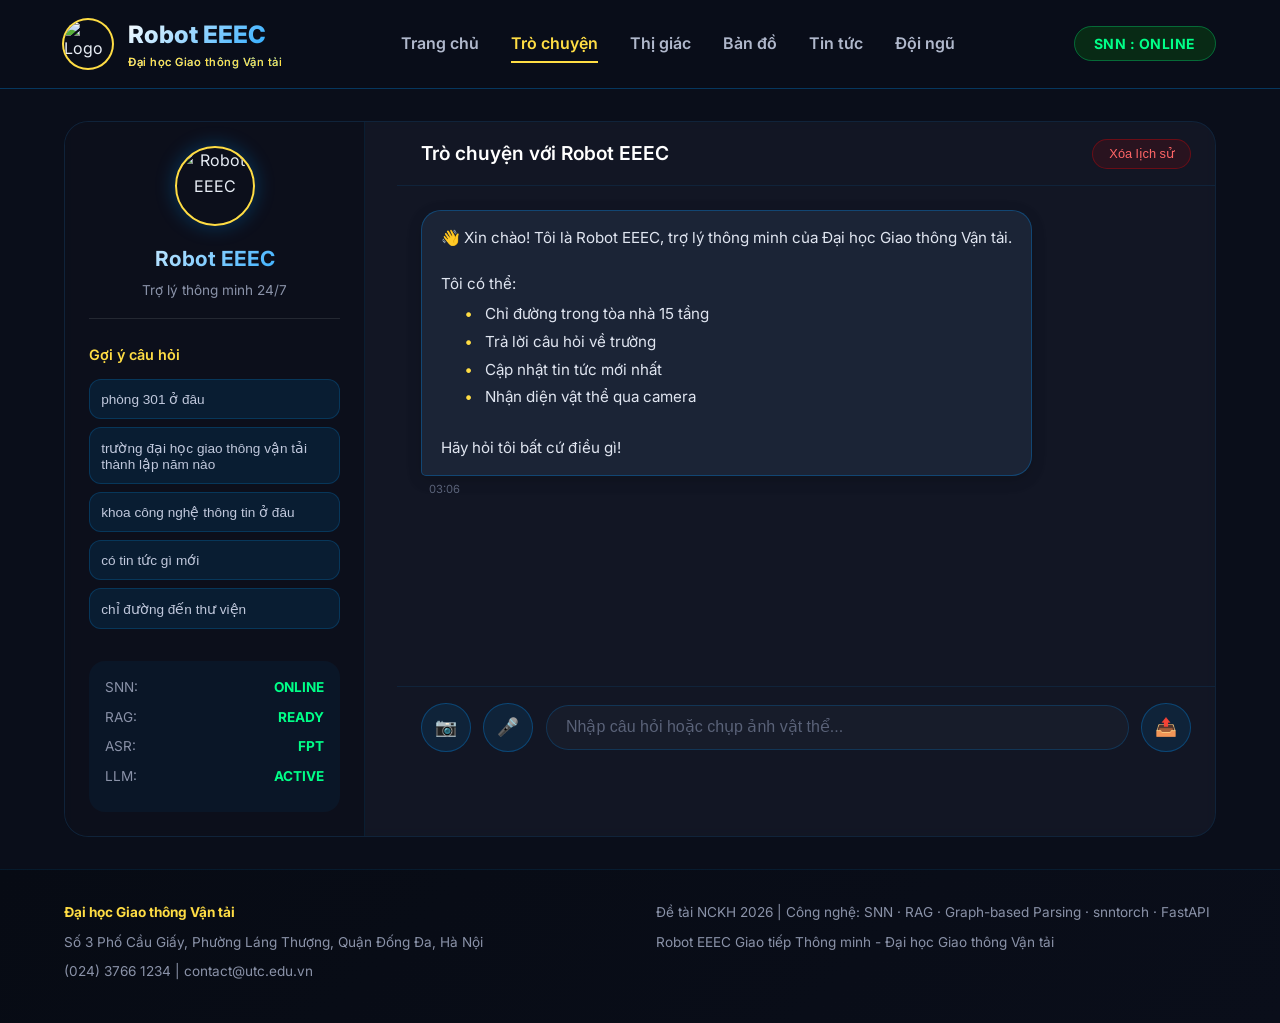
==== web_ui/frontend/pages/chat.html @ 9c701e35 "add web_ui module" ====
<!DOCTYPE html>
<html lang="vi">

<head>
    <meta charset="UTF-8">
    <meta name="viewport" content="width=device-width, initial-scale=1.0">
    <title>Trò chuyện với Robot EEEC - Đại học Giao thông Vận tải</title>
    <link href="https://fonts.googleapis.com/css2?family=Inter:wght@400;500;600;700;800&display=swap" rel="stylesheet">
    <style>
        /* Reset và biến màu */
        :root {
            --utc-blue: #0099ff;
            --utc-yellow: #ffdd44;
            --utc-dark: #0a0e1a;
            --utc-gray: #1a1f2e;
            --utc-light: #e8edf5;
            --gradient-blue: linear-gradient(135deg, #0099ff, #0066cc);
            --gradient-gold: linear-gradient(135deg, #ffdd44, #ffaa00);
        }

        * {
            margin: 0;
            padding: 0;
            box-sizing: border-box;
        }

        body {
            font-family: 'Inter', sans-serif;
            background: var(--utc-dark);
            color: var(--utc-light);
            line-height: 1.6;
        }

        /* Navbar */
        .navbar {
            backdrop-filter: blur(10px);
            background: rgba(10, 14, 26, 0.95);
            padding: 1rem 5%;
            display: flex;
            justify-content: space-between;
            align-items: center;
            position: sticky;
            top: 0;
            z-index: 1000;
            border-bottom: 1px solid rgba(0, 153, 255, 0.3);
        }

        .nav-brand {
            display: flex;
            align-items: center;
            gap: 1rem;
        }

        .nav-brand span {
            font-size: 1.5rem;
            font-weight: 800;
            background: linear-gradient(135deg, #ffffff, var(--utc-blue));
            -webkit-background-clip: text;
            background-clip: text;
            color: transparent;
        }

        .nav-brand small {
            display: block;
            font-size: 0.7rem;
            font-weight: 500;
            color: var(--utc-yellow);
            letter-spacing: 0.5px;
        }

        .nav-menu {
            display: flex;
            list-style: none;
            gap: 2rem;
        }

        .nav-link {
            color: #b0b8cc;
            text-decoration: none;
            font-weight: 600;
            transition: all 0.3s;
            padding: 0.5rem 0;
            font-size: 1rem;
        }

        .nav-link:hover {
            color: var(--utc-yellow);
            text-shadow: 0 0 5px rgba(255, 221, 68, 0.5);
        }

        .nav-item.active .nav-link {
            color: var(--utc-yellow);
            border-bottom: 2px solid var(--utc-yellow);
        }

        .status-badge {
            background: rgba(0, 204, 0, 0.15);
            padding: 0.5rem 1.2rem;
            border-radius: 30px;
            color: #00ff88;
            font-size: 0.875rem;
            font-weight: 700;
            border: 1px solid rgba(0, 255, 136, 0.3);
            letter-spacing: 0.5px;
        }

        /* Chat Container */
        .chat-main {
            padding: 2rem 5%;
            min-height: calc(100vh - 160px);
        }

        .chat-container {
            display: flex;
            gap: 2rem;
            max-width: 1400px;
            margin: 0 auto;
            background: rgba(26, 31, 46, 0.5);
            border-radius: 24px;
            overflow: hidden;
            backdrop-filter: blur(5px);
            border: 1px solid rgba(0, 153, 255, 0.1);
            min-height: 600px;
        }

        /* Sidebar */
        .chat-sidebar {
            width: 300px;
            background: rgba(10, 14, 26, 0.8);
            padding: 1.5rem;
            display: flex;
            flex-direction: column;
            gap: 1.5rem;
            border-right: 1px solid rgba(0, 153, 255, 0.1);
        }

        .chat-info {
            text-align: center;
            padding-bottom: 1rem;
            border-bottom: 1px solid rgba(255, 255, 255, 0.1);
        }

        .robot-avatar {
            width: 80px;
            height: 80px;
            margin: 0 auto 1rem;
            border-radius: 50%;
            overflow: hidden;
            border: 2px solid var(--utc-yellow);
            box-shadow: 0 0 20px rgba(0, 153, 255, 0.3);
        }

        .robot-avatar img {
            width: 100%;
            height: 100%;
            object-fit: cover;
        }

        .chat-info h3 {
            font-size: 1.3rem;
            font-weight: 700;
            background: linear-gradient(135deg, #ffffff, var(--utc-blue));
            -webkit-background-clip: text;
            background-clip: text;
            color: transparent;
            margin-bottom: 0.3rem;
        }

        .chat-info p {
            color: #8a92a8;
            font-size: 0.85rem;
        }

        .chat-suggestions h4 {
            font-size: 0.9rem;
            color: var(--utc-yellow);
            margin-bottom: 0.8rem;
            font-weight: 600;
        }

        .suggestion-btn {
            display: block;
            width: 100%;
            background: rgba(0, 153, 255, 0.1);
            border: 1px solid rgba(0, 153, 255, 0.2);
            padding: 0.7rem;
            border-radius: 12px;
            color: #c0c8dc;
            cursor: pointer;
            transition: all 0.3s;
            font-size: 0.85rem;
            margin-bottom: 0.5rem;
            text-align: left;
        }

        .suggestion-btn:hover {
            background: rgba(255, 221, 68, 0.1);
            border-color: var(--utc-yellow);
            color: var(--utc-yellow);
            transform: translateX(5px);
        }

        .chat-stats {
            background: rgba(0, 153, 255, 0.05);
            padding: 1rem;
            border-radius: 16px;
            margin-top: auto;
        }

        .chat-stats div {
            font-size: 0.85rem;
            color: #8a92a8;
            margin-bottom: 0.5rem;
            display: flex;
            justify-content: space-between;
        }

        .stat-value {
            color: #00ff88;
            font-weight: 700;
        }

        /* Main Chat Area */
        .chat-main-area {
            flex: 1;
            display: flex;
            flex-direction: column;
        }

        .chat-header {
            padding: 1rem 1.5rem;
            border-bottom: 1px solid rgba(0, 153, 255, 0.1);
            display: flex;
            justify-content: space-between;
            align-items: center;
        }

        .chat-header h3 {
            font-size: 1.2rem;
            font-weight: 600;
            color: #ffffff;
        }

        .clear-btn {
            background: rgba(255, 0, 0, 0.1);
            border: 1px solid rgba(255, 0, 0, 0.3);
            padding: 0.4rem 1rem;
            border-radius: 20px;
            color: #ff6666;
            cursor: pointer;
            transition: all 0.3s;
            font-size: 0.8rem;
        }

        .clear-btn:hover {
            background: rgba(255, 0, 0, 0.2);
            transform: scale(1.02);
        }

        /* Chat Messages */
        .chat-messages {
            flex: 1;
            padding: 1.5rem;
            overflow-y: auto;
            display: flex;
            flex-direction: column;
            gap: 1rem;
            max-height: 500px;
        }

        .message {
            display: flex;
            flex-direction: column;
            max-width: 80%;
        }

        .message.user {
            align-self: flex-end;
        }

        .message.robot {
            align-self: flex-start;
        }

        .message-content {
            padding: 1rem 1.2rem;
            border-radius: 20px;
            font-size: 0.95rem;
            line-height: 1.5;
        }

        .message.user .message-content {
            background: var(--gradient-blue);
            color: white;
            border-bottom-right-radius: 5px;
        }

        .message.robot .message-content {
            background: rgba(30, 40, 60, 0.8);
            border: 1px solid rgba(0, 153, 255, 0.3);
            color: #e0e5f0;
            border-bottom-left-radius: 5px;
            box-shadow: 0 4px 15px rgba(0, 0, 0, 0.2);
            font-family: 'Inter', 'Segoe UI Emoji', 'Apple Color Emoji', 'Noto Color Emoji', sans-serif;
        }

        .message.robot strong {
            color: var(--utc-yellow);
            font-weight: 700;
        }

        .message-content ul {
            margin: 8px 0 8px 20px;
            padding: 0;
        }

        .message-content li {
            margin: 5px 0;
            list-style-type: none;
            position: relative;
            padding-left: 20px;
        }

        .message-content li:before {
            content: "•";
            color: var(--utc-yellow);
            font-weight: bold;
            position: absolute;
            left: 0;
        }

        .message-content hr {
            margin: 12px 0;
            border: none;
            border-top: 1px solid rgba(0,153,255,0.2);
        }

        .message-content ul {
            margin: 0.5rem 0 0 1.5rem;
        }

        .message-content li {
            margin: 0.3rem 0;
        }

        .message-time {
            font-size: 0.7rem;
            color: #5a6278;
            margin-top: 0.3rem;
            padding: 0 0.5rem;
        }

        .message.user .message-time {
            text-align: right;
        }

        /* Chat Input */
        .chat-input-area {
            padding: 1rem 1.5rem;
            border-top: 1px solid rgba(0, 153, 255, 0.1);
        }

        .input-wrapper {
            display: flex;
            gap: 0.8rem;
            align-items: center;
        }

        .voice-btn,
        .send-btn {
            background: rgba(0, 153, 255, 0.1);
            border: 1px solid rgba(0, 153, 255, 0.3);
            padding: 0.8rem;
            border-radius: 50%;
            cursor: pointer;
            transition: all 0.3s;
            font-size: 1.1rem;
        }

        .voice-btn:hover,
        .send-btn:hover {
            background: rgba(255, 221, 68, 0.2);
            border-color: var(--utc-yellow);
            transform: scale(1.05);
        }

        #textInput {
            flex: 1;
            background: rgba(26, 31, 46, 0.8);
            border: 1px solid rgba(0, 153, 255, 0.2);
            padding: 0.8rem 1.2rem;
            border-radius: 30px;
            color: white;
            font-size: 1rem;
            outline: none;
            transition: all 0.3s;
        }

        #textInput:focus {
            border-color: var(--utc-blue);
            box-shadow: 0 0 10px rgba(0, 153, 255, 0.3);
        }

        #textInput::placeholder {
            color: #5a6278;
        }

        /* Attachment Preview */
        .attachment-preview {
            display: none;
            position: relative;
            margin-bottom: 0.5rem;
            width: fit-content;
        }

        .attachment-preview img {
            width: 80px;
            height: 80px;
            border-radius: 12px;
            object-fit: cover;
            border: 2px solid var(--utc-blue);
        }

        .remove-attachment {
            position: absolute;
            top: -5px;
            right: -5px;
            background: #ff4444;
            color: white;
            border: none;
            border-radius: 50%;
            width: 20px;
            height: 20px;
            font-size: 12px;
            cursor: pointer;
            display: flex;
            align-items: center;
            justify-content: center;
        }

        .message-image {
            max-width: 100%;
            border-radius: 12px;
            margin-bottom: 0.5rem;
            border: 1px solid rgba(255, 255, 255, 0.1);
        }

        /* Camera Modal */
        .camera-modal {
            display: none;
            position: fixed;
            top: 0;
            left: 0;
            width: 100%;
            height: 100%;
            background: rgba(0, 0, 0, 0.9);
            z-index: 2000;
            justify-content: center;
            align-items: center;
            flex-direction: column;
        }

        .camera-view {
            width: 90%;
            max-width: 640px;
            background: #000;
            border-radius: 20px;
            overflow: hidden;
            border: 2px solid var(--utc-blue);
            position: relative;
        }

        #cameraStream {
            width: 100%;
            display: block;
        }

        .camera-controls {
            margin-top: 1.5rem;
            display: flex;
            gap: 1rem;
        }

        .cam-btn {
            background: var(--utc-blue);
            color: white;
            border: none;
            padding: 0.8rem 2rem;
            border-radius: 30px;
            font-weight: 600;
            cursor: pointer;
            transition: all 0.3s;
        }

        .cam-btn.cancel {
            background: rgba(255, 255, 255, 0.1);
        }

        .cam-btn:hover {
            transform: scale(1.05);
            box-shadow: 0 0 15px var(--utc-blue);
        }

        .voice-status {
            margin-top: 0.5rem;
            font-size: 0.8rem;
            color: #8a92a8;
            text-align: center;
        }

        /* Footer */
        .footer {
            background: linear-gradient(135deg, #070b14, #0a0e1a);
            padding: 2rem 5%;
            border-top: 1px solid rgba(0, 153, 255, 0.1);
        }

        .footer-content {
            display: flex;
            justify-content: space-between;
            flex-wrap: wrap;
            gap: 2rem;
        }

        .footer-info,
        .footer-tech {
            flex: 1;
        }

        .footer-info p,
        .footer-tech p {
            margin-bottom: 0.5rem;
            color: #8a92a8;
            font-size: 0.85rem;
        }

        .footer-info p strong {
            color: var(--utc-yellow);
        }

        /* Scrollbar */
        ::-webkit-scrollbar {
            width: 8px;
        }

        ::-webkit-scrollbar-track {
            background: #0a0e1a;
        }

        ::-webkit-scrollbar-thumb {
            background: linear-gradient(135deg, var(--utc-blue), var(--utc-yellow));
            border-radius: 5px;
        }

        /* Typing indicator */
        .typing-indicator {
            display: flex;
            gap: 0.3rem;
            padding: 0.5rem 1rem;
        }

        .typing-indicator span {
            width: 8px;
            height: 8px;
            background: var(--utc-yellow);
            border-radius: 50%;
            animation: typing 1.4s infinite ease-in-out;
        }

        .typing-indicator span:nth-child(1) {
            animation-delay: 0s;
        }

        .typing-indicator span:nth-child(2) {
            animation-delay: 0.2s;
        }

        .typing-indicator span:nth-child(3) {
            animation-delay: 0.4s;
        }

        @keyframes typing {

            0%,
            60%,
            100% {
                transform: translateY(0);
                opacity: 0.5;
            }

            30% {
                transform: translateY(-10px);
                opacity: 1;
            }
        }

        /* Voice wave animation */
        @keyframes pulseVoice {
            0% {
                box-shadow: 0 0 0 0 rgba(255, 221, 68, 0.4);
                transform: scale(1);
            }

            50% {
                box-shadow: 0 0 0 10px rgba(255, 221, 68, 0);
                transform: scale(1.1);
            }

            100% {
                box-shadow: 0 0 0 0 rgba(255, 221, 68, 0);
                transform: scale(1);
            }
        }

        .voice-btn.listening {
            animation: pulseVoice 1.5s infinite;
            background: rgba(255, 221, 68, 0.3) !important;
            border-color: #ffdd44 !important;
        }

        /* Responsive */
        @media (max-width: 768px) {
            .chat-container {
                flex-direction: column;
            }

            .chat-sidebar {
                width: 100%;
                border-right: none;
                border-bottom: 1px solid rgba(0, 153, 255, 0.1);
            }

            .message {
                max-width: 95%;
            }

            .nav-menu {
                display: none;
            }

            .footer-content {
                flex-direction: column;
                text-align: center;
            }
        }
    </style>
</head>

<body>
    <nav class="navbar">
        <div class="nav-brand">
            <div class="logo"
                style="width:48px;height:48px;background:transparent;border-radius:50%;display:flex;align-items:center;justify-content:center;overflow:hidden;box-shadow:0 0 0 2px var(--utc-yellow);">
                <img src="/assets/images/logo.png" alt="Logo Đại học Giao thông Vận tải"
                    style="width:100%;height:100%;object-fit:cover;">
            </div>
            <span>Robot EEEC<small>Đại học Giao thông Vận tải</small></span>
        </div>
        <ul class="nav-menu">
            <li class="nav-item"><a href="/" class="nav-link">Trang chủ</a></li>
            <li class="nav-item active"><a href="/chat" class="nav-link">Trò chuyện</a></li>
            <li class="nav-item"><a href="/camera" class="nav-link">Thị giác</a></li>
            <li class="nav-item"><a href="/map" class="nav-link">Bản đồ</a></li>
            <li class="nav-item"><a href="/news" class="nav-link">Tin tức</a></li>
            <li class="nav-item"><a href="/team" class="nav-link">Đội ngũ</a></li>
        </ul>
        <div class="nav-status">
            <span class="status-badge">SNN : ONLINE</span>
        </div>
    </nav>

    <main class="chat-main">
        <div class="chat-container">
            <div class="chat-sidebar">
                <div class="chat-info">
                    <div class="robot-avatar">
                        <img src="/assets/images/logo.png" alt="Robot EEEC">
                    </div>
                    <h3>Robot EEEC</h3>
                    <p>Trợ lý thông minh 24/7</p>
                </div>
                <div class="chat-suggestions">
                    <h4>Gợi ý câu hỏi</h4>
                    <button class="suggestion-btn">phòng 301 ở đâu</button>
                    <button class="suggestion-btn">trường đại học giao thông vận tải thành lập năm nào</button>
                    <button class="suggestion-btn">khoa công nghệ thông tin ở đâu</button>
                    <button class="suggestion-btn">có tin tức gì mới</button>
                    <button class="suggestion-btn">chỉ đường đến thư viện</button>
                </div>
                <div class="chat-stats">
                    <div>SNN: <span class="stat-value">ONLINE</span></div>
                    <div>RAG: <span class="stat-value">READY</span></div>
                    <div>ASR: <span class="stat-value">FPT</span></div>
                    <div>LLM: <span class="stat-value">ACTIVE</span></div>
                </div>
            </div>

            <div class="chat-main-area">
                <div class="chat-header">
                    <h3>Trò chuyện với Robot EEEC</h3>
                    <button id="clearChatBtn" class="clear-btn">Xóa lịch sử</button>
                </div>
                <div class="chat-messages" id="chatMessages">
                    <div class="message robot">
                        <div class="message-content">
                            Xin chào! Tôi là Robot EEEC, trợ lý thông minh của Đại học Giao thông Vận tải.<br>
                            Tôi có thể:
                            <ul>
                                <li>Chỉ đường trong tòa nhà 15 tầng</li>
                                <li>Trả lời câu hỏi về trường</li>
                                <li>Cập nhật tin tức mới nhất</li>
                                <li>Nhận diện vật thể qua camera</li>
                            </ul>
                            Hãy hỏi tôi bất cứ điều gì!
                        </div>
                        <div class="message-time">Vừa xong</div>
                    </div>
                </div>
                <div class="chat-input-area">
                    <div id="attachmentPreview" class="attachment-preview">
                        <img id="previewImg" src="" alt="Capture">
                        <button class="remove-attachment" id="removeAttachmentBtn">×</button>
                    </div>
                    <div class="input-wrapper">
                        <button id="camBtn" class="voice-btn" title="Chụp ảnh vật thể">📷</button>
                        <button id="voiceBtn" class="voice-btn">🎤</button>
                        <input type="text" id="textInput" placeholder="Nhập câu hỏi hoặc chụp ảnh vật thể..." autocomplete="off">
                        <button id="sendBtn" class="send-btn">📤</button>
                    </div>
                    <div id="voiceStatus" class="voice-status"></div>
                </div>
            </div>
        </div>
    </main>

    <!-- Camera Modal -->
    <div id="cameraModal" class="camera-modal">
        <div class="camera-view">
            <video id="cameraStream" autoplay playsinline></video>
        </div>
        <div class="camera-controls">
            <button id="captureBtn" class="cam-btn">📸 Chụp ảnh</button>
            <button id="closeCamBtn" class="cam-btn cancel">Đóng</button>
        </div>
    </div>

    <footer class="footer">
        <div class="footer-content">
            <div class="footer-info">
                <p><strong>Đại học Giao thông Vận tải</strong></p>
                <p>Số 3 Phố Cầu Giấy, Phường Láng Thượng, Quận Đống Đa, Hà Nội</p>
                <p>(024) 3766 1234 | contact@utc.edu.vn</p>
            </div>
            <div class="footer-tech">
                <p>Đề tài NCKH 2026 | Công nghệ: SNN · RAG · Graph-based Parsing · snntorch · FastAPI</p>
                <p>Robot EEEC Giao tiếp Thông minh - Đại học Giao thông Vận tải</p>
            </div>
        </div>
    </footer>

    <script>
        // ==================== VOICE MODULE ====================
        // Cấu hình voice
        const VOICE_CONFIG = {
            API_URL: 'http://localhost:8000',
            LANG: 'vi-VN',
            AUTO_SEND: true,
            CONTINUOUS: false,
            INTERIM_RESULTS: false,
            TTS_VOLUME: 1,
            TTS_RATE: 0.9,     // Slightly slower for better naturalness
            TTS_PITCH: 1.05    // Subtle pitch lift for a friendlier tone
        };

        let voiceState = {
            isListening: false,
            isSpeaking: false,
            recognition: null,
            synthesis: null,
            selectedVoice: null,
            supported: { recognition: false, synthesis: false },
            transcript: ''
        };

        // Khởi tạo voice
        function initVoice() {
            // Speech Recognition
            if ('webkitSpeechRecognition' in window || 'SpeechRecognition' in window) {
                const SpeechRecognition = window.webkitSpeechRecognition || window.SpeechRecognition;
                voiceState.recognition = new SpeechRecognition();
                voiceState.recognition.lang = VOICE_CONFIG.LANG;
                voiceState.recognition.continuous = VOICE_CONFIG.CONTINUOUS;
                voiceState.recognition.interimResults = VOICE_CONFIG.INTERIM_RESULTS;
                voiceState.supported.recognition = true;
                setupRecognitionEvents();
            } else {
                console.warn('Speech Recognition not supported');
                const voiceBtn = document.getElementById('voiceBtn');
                if (voiceBtn) {
                    voiceBtn.style.opacity = '0.5';
                    voiceBtn.title = 'Trình duyệt không hỗ trợ nhận diện giọng nói';
                }
            }

            // Speech Synthesis
            if ('speechSynthesis' in window) {
                voiceState.synthesis = window.speechSynthesis;
                voiceState.supported.synthesis = true;
                loadVoices();
            } else {
                console.warn('Speech Synthesis not supported');
            }
        }

        function loadVoices() {
            const voices = window.speechSynthesis.getVoices();
            // Lọc ra danh sách giọng tiếng Việt và sắp xếp theo ưu tiên
            const viVoices = voices.filter(v => v.lang.includes('vi') || v.lang.includes('VI'));
            
            if (viVoices.length > 0) {
                // Thứ tự ưu tiên: Microsoft HoaiMy (Windows 10/11) -> Google Vietnamese -> Giọng tiếng Việt bất kỳ
                voiceState.selectedVoice = 
                    viVoices.find(v => v.name.includes('HoaiMy')) || 
                    viVoices.find(v => v.name.includes('Google')) || 
                    viVoices.find(v => v.name.includes('Vietnamese')) || 
                    viVoices[0];
            } else {
                voiceState.selectedVoice = voices[0];
            }
            console.log('Đã chọn giọng:', voiceState.selectedVoice ? voiceState.selectedVoice.name : 'Mặc định');
        }

        if (voiceState.synthesis) {
            // Chrome cần onvoiceschanged để load voices
            voiceState.synthesis.onvoiceschanged = loadVoices;
            loadVoices();
        }

        function setupRecognitionEvents() {
            if (!voiceState.recognition) return;

            voiceState.recognition.onstart = () => {
                voiceState.isListening = true;
                updateVoiceUI(true);
            };

            voiceState.recognition.onend = () => {
                voiceState.isListening = false;
                updateVoiceUI(false);

                if (VOICE_CONFIG.AUTO_SEND && voiceState.transcript.trim()) {
                    sendMessage(voiceState.transcript);
                    voiceState.transcript = '';
                }
            };

            voiceState.recognition.onresult = (event) => {
                let finalTranscript = '';
                for (let i = event.resultIndex; i < event.results.length; i++) {
                    if (event.results[i].isFinal) {
                        finalTranscript += event.results[i][0].transcript;
                    }
                }

                if (finalTranscript) {
                    voiceState.transcript = finalTranscript;
                    updateVoiceStatus(`Đã nhận diện: ${finalTranscript}`, 'success');
                    document.getElementById('textInput').value = finalTranscript;
                }
            };

            voiceState.recognition.onerror = (event) => {
                console.error('Recognition error:', event.error);
                let errorMessage = 'Không thể nhận diện giọng nói';
                if (event.error === 'no-speech') errorMessage = 'Không phát hiện giọng nói';
                else if (event.error === 'audio-capture') errorMessage = 'Không thể truy cập microphone';
                else if (event.error === 'not-allowed') errorMessage = 'Vui lòng cho phép truy cập microphone';

                updateVoiceStatus(errorMessage, 'error');
                voiceState.isListening = false;
                updateVoiceUI(false);
            };
        }

        function updateVoiceUI(isListening) {
            const voiceBtn = document.getElementById('voiceBtn');
            if (voiceBtn) {
                if (isListening) {
                    voiceBtn.classList.add('listening');
                    voiceBtn.style.background = 'rgba(255, 221, 68, 0.3)';
                    voiceBtn.style.borderColor = '#ffdd44';
                } else {
                    voiceBtn.classList.remove('listening');
                    voiceBtn.style.background = 'rgba(0, 153, 255, 0.1)';
                    voiceBtn.style.borderColor = 'rgba(0, 153, 255, 0.3)';
                }
            }

            if (isListening) {
                updateVoiceStatus('🎤 Đang nghe...', 'info');
            }
        }

        function updateVoiceStatus(message, type = 'info') {
            const voiceStatus = document.getElementById('voiceStatus');
            if (!voiceStatus) return;

            voiceStatus.textContent = message;

            const colors = { info: '#8a92a8', success: '#00ff88', error: '#ff6666', warning: '#ffaa00' };
            voiceStatus.style.color = colors[type] || colors.info;

            if (type !== 'info') {
                setTimeout(() => {
                    if (voiceStatus.textContent === message) {
                        voiceStatus.textContent = '';
                    }
                }, 3000);
            }
        }

        function startListening() {
            if (!voiceState.supported.recognition) {
                updateVoiceStatus('Trình duyệt không hỗ trợ nhận diện giọng nói', 'error');
                return;
            }

            if (voiceState.isListening) {
                voiceState.recognition.stop();
                return;
            }

            try {
                voiceState.recognition.start();
            } catch (error) {
                console.error('Cannot start recognition:', error);
                updateVoiceStatus('Không thể khởi động nhận diện', 'error');
            }
        }

        // Text to Speech - Gọi Google TTS từ server (giọng Việt tự nhiên)
        let currentAudio = null;
        
        async function speakText(text) {
            // Dừng audio đang phát nếu có
            if (currentAudio) {
                currentAudio.pause();
                currentAudio = null;
            }
            
            try {
                const response = await fetch(`${API_URL}/api/tts`, {
                    method: 'POST',
                    headers: { 'Content-Type': 'application/json' },
                    body: JSON.stringify({ text: text })
                });
                
                if (response.ok) {
                    const audioBlob = await response.blob();
                    const audioUrl = URL.createObjectURL(audioBlob);
                    currentAudio = new Audio(audioUrl);
                    currentAudio.playbackRate = 1.0;
                    currentAudio.volume = 1.0;
                    currentAudio.play();
                    
                    currentAudio.onended = () => {
                        URL.revokeObjectURL(audioUrl);
                        currentAudio = null;
                    };
                } else {
                    console.warn('TTS API error, falling back to browser TTS');
                    speakTextFallback(text);
                }
            } catch (error) {
                console.warn('TTS API unavailable:', error);
                speakTextFallback(text);
            }
        }
        
        // Fallback: dùng giọng trình duyệt nếu server TTS lỗi
        function speakTextFallback(text) {
            if (!window.speechSynthesis) return;
            const plainText = text.replace(/<[^>]*>/g, '').replace(/[\*\_]/g, '');
            window.speechSynthesis.cancel();
            const utterance = new SpeechSynthesisUtterance(plainText);
            utterance.lang = 'vi-VN';
            utterance.rate = 0.9;
            utterance.pitch = 1.0;
            const voices = window.speechSynthesis.getVoices();
            const viVoice = voices.find(v => v.lang.includes('vi'));
            if (viVoice) utterance.voice = viVoice;
            window.speechSynthesis.speak(utterance);
        }

        function stopSpeaking() {
            if (voiceState.synthesis && voiceState.isSpeaking) {
                voiceState.synthesis.cancel();
                voiceState.isSpeaking = false;
            }
        }

        // ==================== CHAT FUNCTIONALITY ====================
        const API_URL = 'http://localhost:8000';
        let chatHistory = [];
        let currentAttachment = null;

        const chatMessages = document.getElementById('chatMessages');
        const textInput = document.getElementById('textInput');
        const sendBtn = document.getElementById('sendBtn');
        const voiceBtn = document.getElementById('voiceBtn');
        const camBtn = document.getElementById('camBtn');
        const clearChatBtn = document.getElementById('clearChatBtn');
        
        // Camera Elements
        const cameraModal = document.getElementById('cameraModal');
        const cameraStream = document.getElementById('cameraStream');
        const captureBtn = document.getElementById('captureBtn');
        const closeCamBtn = document.getElementById('closeCamBtn');
        const attachmentPreview = document.getElementById('attachmentPreview');
        const previewImg = document.getElementById('previewImg');
        const removeAttachmentBtn = document.getElementById('removeAttachmentBtn');

        // Camera Logic
        camBtn.addEventListener('click', async () => {
            try {
                const stream = await navigator.mediaDevices.getUserMedia({ video: true });
                cameraStream.srcObject = stream;
                cameraModal.style.display = 'flex';
            } catch (err) {
                alert('Không thể truy cập camera: ' + err.message);
            }
        });

        function stopCamera() {
            const stream = cameraStream.srcObject;
            if (stream) {
                stream.getTracks().forEach(track => track.stop());
            }
            cameraModal.style.display = 'none';
        }

        closeCamBtn.addEventListener('click', stopCamera);

        captureBtn.addEventListener('click', () => {
            const canvas = document.createElement('canvas');
            canvas.width = cameraStream.videoWidth;
            canvas.height = cameraStream.videoHeight;
            canvas.getContext('2d').drawImage(cameraStream, 0, 0);
            
            canvas.toBlob((blob) => {
                currentAttachment = blob;
                previewImg.src = URL.createObjectURL(blob);
                attachmentPreview.style.display = 'block';
                stopCamera();
            }, 'image/jpeg');
        });

        removeAttachmentBtn.addEventListener('click', () => {
            currentAttachment = null;
            attachmentPreview.style.display = 'none';
        });

        // Load chat history
        function loadChatHistory() {
            const saved = localStorage.getItem('chatHistory');
            if (saved) {
                chatHistory = JSON.parse(saved);
                renderMessages();
            }
        }

        function saveChatHistory() {
            localStorage.setItem('chatHistory', JSON.stringify(chatHistory));
        }

        function addMessage(type, content, imageBlob = null) {
            const now = new Date();
            const timeStr = `${now.getHours().toString().padStart(2, '0')}:${now.getMinutes().toString().padStart(2, '0')}`;
            
            let imageUrl = null;
            if (imageBlob) {
                imageUrl = URL.createObjectURL(imageBlob);
            }

            let formattedContent = content;
            if (type === 'robot' && !content.includes('👋') && !content.includes('📍') && !content.includes('🏛️')) {
                const low = content.toLowerCase();
                if (low.includes('chào')) formattedContent = '👋 ' + content;
                else if (low.includes('phòng') || low.includes('tầng')) formattedContent = '📍 ' + content;
                else if (low.includes('trường') || low.includes('thành lập')) formattedContent = '🏛️ ' + content;
                else if (low.includes('cảm ơn')) formattedContent = '🙏 ' + content;
                else if (low.includes('tạm biệt')) formattedContent = '👋 ' + content;
            }

            let richContent = formattedContent
                .replace(/\*\*(.*?)\*\*/g, '<strong>$1</strong>')
                .replace(/\n---\n/g, '<hr>')
                .replace(/\n/g, '<br>');

            chatHistory.push({ 
                type: type, 
                content: richContent, 
                time: timeStr,
                image: imageUrl 
            });
            saveChatHistory();
            renderMessages();
            
            if (type === 'robot') {
                speakText(content);
            }
        }

        function renderMessages() {
            chatMessages.innerHTML = '';
            chatHistory.forEach(msg => {
                const messageDiv = document.createElement('div');
                messageDiv.className = `message ${msg.type}`;
                
                let imageHtml = '';
                if (msg.image) {
                    imageHtml = `<img src="${msg.image}" class="message-image" alt="Attachment">`;
                }

                messageDiv.innerHTML = `
                    <div class="message-content">
                        ${imageHtml}
                        ${msg.content}
                    </div>
                    <div class="message-time">${msg.time}</div>
                `;
                chatMessages.appendChild(messageDiv);
            });
            chatMessages.scrollTop = chatMessages.scrollHeight;
        }

        function showTyping() {
            const typingDiv = document.createElement('div');
            typingDiv.className = 'message robot';
            typingDiv.id = 'typingIndicator';
            typingDiv.innerHTML = `
                <div class="message-content">
                    <div class="typing-indicator">
                        <span></span><span></span><span></span>
                    </div>
                </div>
            `;
            chatMessages.appendChild(typingDiv);
            chatMessages.scrollTop = chatMessages.scrollHeight;
        }

        function hideTyping() {
            const indicator = document.getElementById('typingIndicator');
            if (indicator) indicator.remove();
        }

        async function sendMessage(message) {
            if (!message.trim() && !currentAttachment) return;

            const savedAttachment = currentAttachment;
            addMessage('user', message, savedAttachment);
            
            // Reset input and attachment
            textInput.value = '';
            currentAttachment = null;
            attachmentPreview.style.display = 'none';
            
            showTyping();

            try {
                let response;
                if (savedAttachment) {
                    // Multimodal request
                    const formData = new FormData();
                    formData.append('text', message);
                    formData.append('image', savedAttachment, 'capture.jpg');

                    response = await fetch(`${API_URL}/api/multimodal/chat`, {
                        method: 'POST',
                        body: formData
                    });
                } else {
                    // Vision-only or NLP-only request
                    response = await fetch(`${API_URL}/api/chat`, {
                        method: 'POST',
                        headers: { 'Content-Type': 'application/json' },
                        body: JSON.stringify({ text: message })
                    });
                }

                if (response.ok) {
                    const data = await response.json();
                    hideTyping();
                    addMessage('robot', data.response || 'Xin lỗi, tôi chưa hiểu câu hỏi của bạn!');
                } else {
                    throw new Error('API error');
                }
            } catch (error) {
                console.error('Error:', error);
                hideTyping();

                const fallbackResponses = {
                    'phòng 301': 'Phòng 301 nằm ở tầng 3, khu A, dãy phòng bên trái cầu thang chính.',
                    'thành lập': 'Đại học Giao thông Vận tải được thành lập năm 1945.',
                    'khoa công nghệ thông tin': 'Khoa Công nghệ thông tin nằm tại tầng 5, tòa nhà A.',
                    'thư viện': 'Thư viện nằm ở tầng 2, tòa nhà trung tâm.',
                    'căn tin': 'Căn tin nằm ở tầng 1, cạnh sảnh chính.'
                };

                let reply = 'Xin lỗi, tôi đang gặp vấn đề kết nối. Vui lòng thử lại sau!';
                for (const [key, value] of Object.entries(fallbackResponses)) {
                    if (message.toLowerCase().includes(key)) {
                        reply = value;
                        break;
                    }
                }
                addMessage('robot', reply);
            }
        }

        // Event listeners
        sendBtn.addEventListener('click', () => sendMessage(textInput.value));
        textInput.addEventListener('keypress', (e) => {
            if (e.key === 'Enter') sendMessage(textInput.value);
        });

        voiceBtn.addEventListener('click', () => startListening());

        clearChatBtn.addEventListener('click', () => {
            chatHistory = [];
            saveChatHistory();
            renderMessages();
            addMessage('robot', 'Đã xóa lịch sử trò chuyện. Tôi vẫn sẵn sàng giúp đỡ bạn!');
        });

        document.querySelectorAll('.suggestion-btn').forEach(btn => {
            btn.addEventListener('click', () => sendMessage(btn.textContent));
        });

        // Khởi tạo
        initVoice();
        loadChatHistory();

        if (chatHistory.length === 0) {
            addMessage('robot', 'Xin chào! Tôi là Robot EEEC, trợ lý thông minh của Đại học Giao thông Vận tải.<br><br>Tôi có thể:<br><ul><li>Chỉ đường trong tòa nhà 15 tầng</li><li>Trả lời câu hỏi về trường</li><li>Cập nhật tin tức mới nhất</li><li>Nhận diện vật thể qua camera</li></ul><br>Hãy hỏi tôi bất cứ điều gì!');
        }
    </script>
</body>

</html>
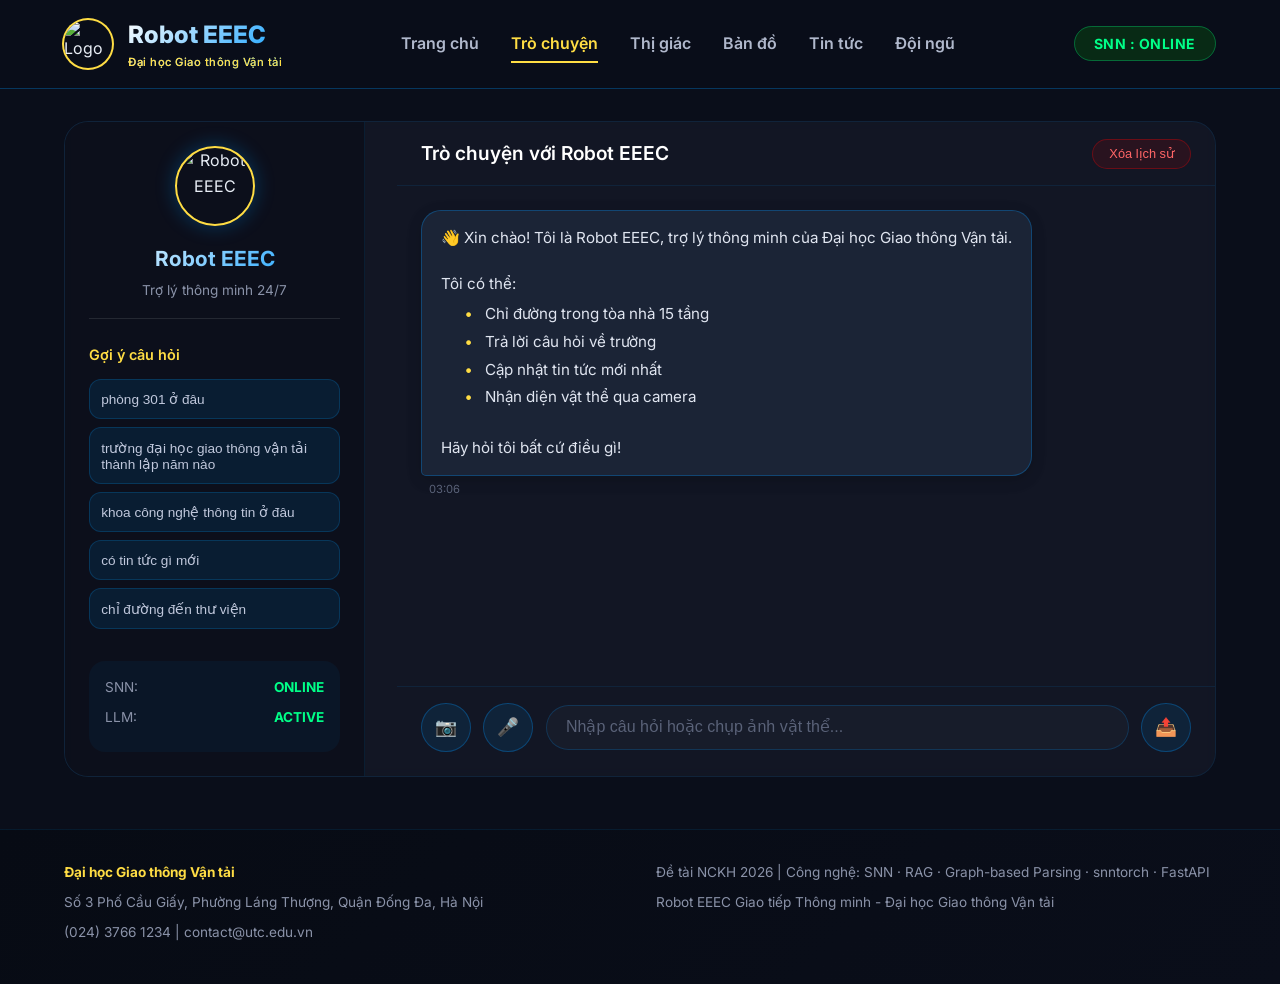
==== commit fe8cad27: "🎯 NCKH 2026: Complete Spiking Multimodal Robot System" ====
--- a/web_ui/frontend/pages/chat.html
+++ b/web_ui/frontend/pages/chat.html
@@ -332,7 +332,7 @@
         .message-content hr {
             margin: 12px 0;
             border: none;
-            border-top: 1px solid rgba(0,153,255,0.2);
+            border-top: 1px solid rgba(0, 153, 255, 0.2);
         }
 
         .message-content ul {
@@ -689,8 +689,6 @@
                 </div>
                 <div class="chat-stats">
                     <div>SNN: <span class="stat-value">ONLINE</span></div>
-                    <div>RAG: <span class="stat-value">READY</span></div>
-                    <div>ASR: <span class="stat-value">FPT</span></div>
                     <div>LLM: <span class="stat-value">ACTIVE</span></div>
                 </div>
             </div>
@@ -724,7 +722,8 @@
                     <div class="input-wrapper">
                         <button id="camBtn" class="voice-btn" title="Chụp ảnh vật thể">📷</button>
                         <button id="voiceBtn" class="voice-btn">🎤</button>
-                        <input type="text" id="textInput" placeholder="Nhập câu hỏi hoặc chụp ảnh vật thể..." autocomplete="off">
+                        <input type="text" id="textInput" placeholder="Nhập câu hỏi hoặc chụp ảnh vật thể..."
+                            autocomplete="off">
                         <button id="sendBtn" class="send-btn">📤</button>
                     </div>
                     <div id="voiceStatus" class="voice-status"></div>
@@ -816,13 +815,13 @@
             const voices = window.speechSynthesis.getVoices();
             // Lọc ra danh sách giọng tiếng Việt và sắp xếp theo ưu tiên
             const viVoices = voices.filter(v => v.lang.includes('vi') || v.lang.includes('VI'));
-            
+
             if (viVoices.length > 0) {
                 // Thứ tự ưu tiên: Microsoft HoaiMy (Windows 10/11) -> Google Vietnamese -> Giọng tiếng Việt bất kỳ
-                voiceState.selectedVoice = 
-                    viVoices.find(v => v.name.includes('HoaiMy')) || 
-                    viVoices.find(v => v.name.includes('Google')) || 
-                    viVoices.find(v => v.name.includes('Vietnamese')) || 
+                voiceState.selectedVoice =
+                    viVoices.find(v => v.name.includes('HoaiMy')) ||
+                    viVoices.find(v => v.name.includes('Google')) ||
+                    viVoices.find(v => v.name.includes('Vietnamese')) ||
                     viVoices[0];
             } else {
                 voiceState.selectedVoice = voices[0];
@@ -940,21 +939,21 @@
 
         // Text to Speech - Gọi Google TTS từ server (giọng Việt tự nhiên)
         let currentAudio = null;
-        
+
         async function speakText(text) {
             // Dừng audio đang phát nếu có
             if (currentAudio) {
                 currentAudio.pause();
                 currentAudio = null;
             }
-            
+
             try {
                 const response = await fetch(`${API_URL}/api/tts`, {
                     method: 'POST',
                     headers: { 'Content-Type': 'application/json' },
                     body: JSON.stringify({ text: text })
                 });
-                
+
                 if (response.ok) {
                     const audioBlob = await response.blob();
                     const audioUrl = URL.createObjectURL(audioBlob);
@@ -962,7 +961,7 @@
                     currentAudio.playbackRate = 1.0;
                     currentAudio.volume = 1.0;
                     currentAudio.play();
-                    
+
                     currentAudio.onended = () => {
                         URL.revokeObjectURL(audioUrl);
                         currentAudio = null;
@@ -976,7 +975,7 @@
                 speakTextFallback(text);
             }
         }
-        
+
         // Fallback: dùng giọng trình duyệt nếu server TTS lỗi
         function speakTextFallback(text) {
             if (!window.speechSynthesis) return;
@@ -1010,7 +1009,7 @@
         const voiceBtn = document.getElementById('voiceBtn');
         const camBtn = document.getElementById('camBtn');
         const clearChatBtn = document.getElementById('clearChatBtn');
-        
+
         // Camera Elements
         const cameraModal = document.getElementById('cameraModal');
         const cameraStream = document.getElementById('cameraStream');
@@ -1046,7 +1045,7 @@
             canvas.width = cameraStream.videoWidth;
             canvas.height = cameraStream.videoHeight;
             canvas.getContext('2d').drawImage(cameraStream, 0, 0);
-            
+
             canvas.toBlob((blob) => {
                 currentAttachment = blob;
                 previewImg.src = URL.createObjectURL(blob);
@@ -1076,7 +1075,7 @@
         function addMessage(type, content, imageBlob = null) {
             const now = new Date();
             const timeStr = `${now.getHours().toString().padStart(2, '0')}:${now.getMinutes().toString().padStart(2, '0')}`;
-            
+
             let imageUrl = null;
             if (imageBlob) {
                 imageUrl = URL.createObjectURL(imageBlob);
@@ -1097,15 +1096,15 @@
                 .replace(/\n---\n/g, '<hr>')
                 .replace(/\n/g, '<br>');
 
-            chatHistory.push({ 
-                type: type, 
-                content: richContent, 
+            chatHistory.push({
+                type: type,
+                content: richContent,
                 time: timeStr,
-                image: imageUrl 
+                image: imageUrl
             });
             saveChatHistory();
             renderMessages();
-            
+
             if (type === 'robot') {
                 speakText(content);
             }
@@ -1116,7 +1115,7 @@
             chatHistory.forEach(msg => {
                 const messageDiv = document.createElement('div');
                 messageDiv.className = `message ${msg.type}`;
-                
+
                 let imageHtml = '';
                 if (msg.image) {
                     imageHtml = `<img src="${msg.image}" class="message-image" alt="Attachment">`;
@@ -1159,12 +1158,12 @@
 
             const savedAttachment = currentAttachment;
             addMessage('user', message, savedAttachment);
-            
+
             // Reset input and attachment
             textInput.value = '';
             currentAttachment = null;
             attachmentPreview.style.display = 'none';
-            
+
             showTyping();
 
             try {
